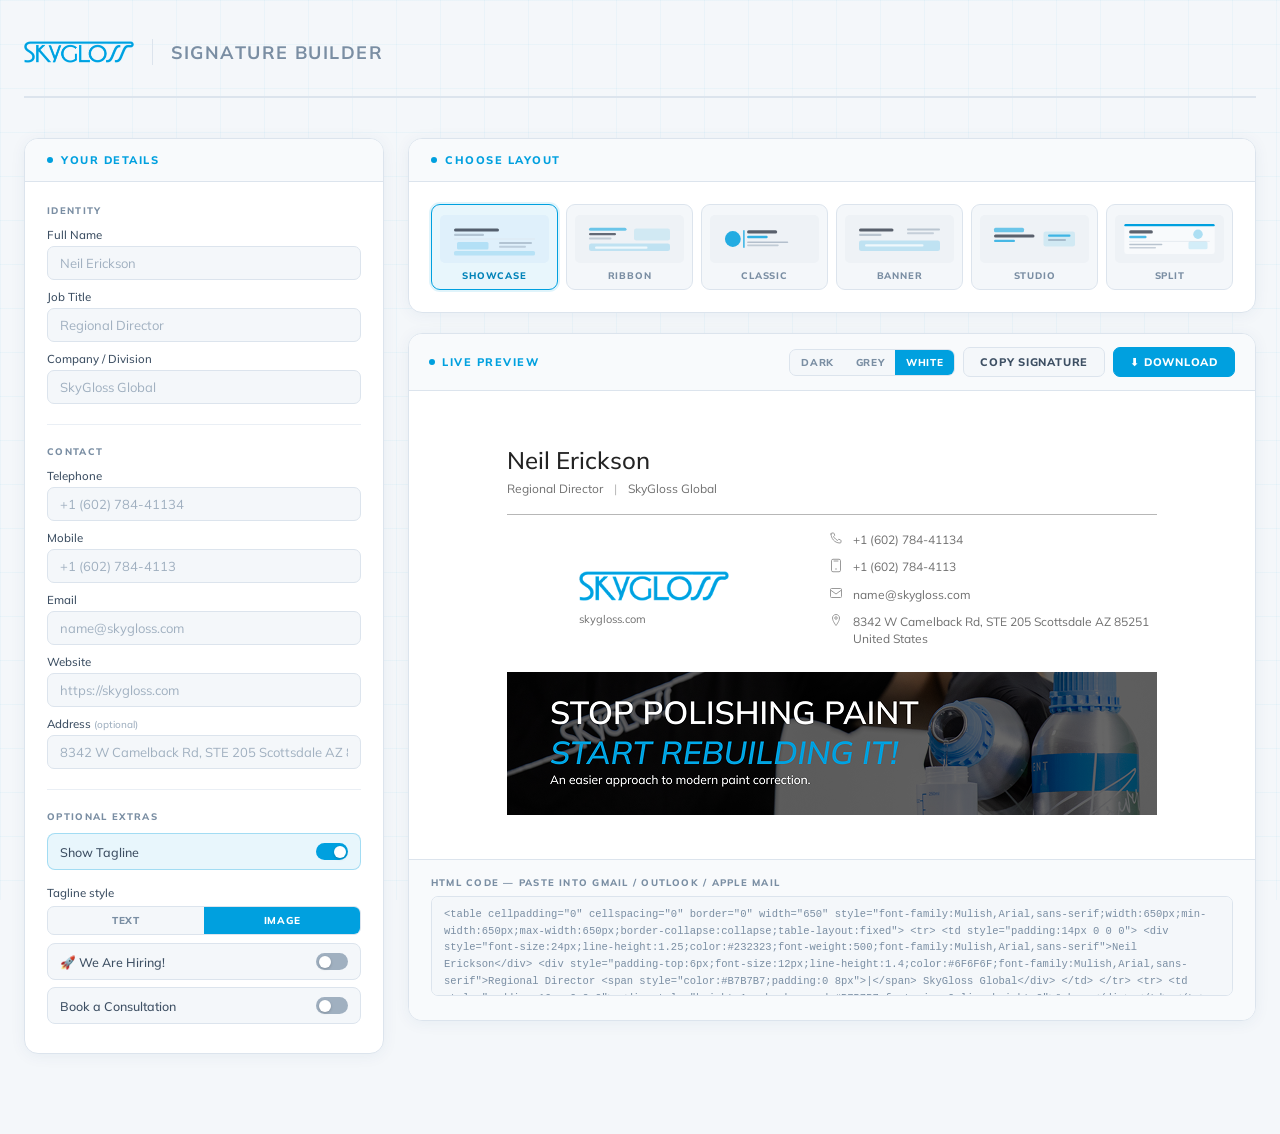
==== index.html @ cf777ce5 "initial commit" ====
<!DOCTYPE html>
<html lang="en">
<head>
  <meta charset="UTF-8" />
  <meta name="viewport" content="width=device-width, initial-scale=1.0" />
  <title>SkyGloss · Email Signature Builder</title>
  <link rel="preconnect" href="https://fonts.googleapis.com" />
  <link href="https://fonts.googleapis.com/css2?family=Mulish:wght@300;400;500;600;700;800&display=swap" rel="stylesheet" />
  <link rel="stylesheet" href="./styles.css" />
</head>
<body>
  <div class="wrap">
    <div class="hdr">
      <img class="hdr-logo" id="hdr_logo" alt="SkyGloss" />
      <div class="hdr-sep"></div>
      <div class="hdr-ttl">Signature Builder</div>
    </div>

    <div class="grid">
      <!-- LEFT -->
      <div>
        <div class="pnl" style="margin-bottom:20px">
          <div class="pnl-hdr"><div class="pnl-dot"></div><div class="pnl-ttl">Your Details</div></div>
          <div class="pnl-body">
            <div class="fsec">
              <div class="fsec-lbl">Identity</div>
              <div class="field"><label>Full Name</label><input type="text" id="f_name" placeholder="Neil Erickson"></div>
              <div class="field"><label>Job Title</label><input type="text" id="f_title" placeholder="Regional Director"></div>
              <div class="field"><label>Company / Division</label><input type="text" id="f_company" placeholder="SkyGloss Global"></div>
            </div>
            <div class="fsec">
              <div class="fsec-lbl">Contact</div>
              <div class="field"><label>Telephone</label><input type="tel" id="f_tel" placeholder="+1 (602) 784-41134"></div>
              <div class="field"><label>Mobile</label><input type="tel" id="f_mobile" placeholder="+1 (602) 784-4113‬"></div>
              <div class="field"><label>Email</label><input type="email" id="f_email" placeholder="name@skygloss.com"></div>
              <div class="field"><label>Website</label><input type="url" id="f_website" placeholder="https://skygloss.com"></div>
              <div class="field"><label>Address <span style="color:var(--muted2);font-size:10px">(optional)</span></label><input type="text" id="f_address" placeholder="8342 W Camelback Rd, STE 205 Scottsdale AZ 85251 United States"></div>
            </div>
            <div class="fsec">
              <div class="fsec-lbl">Optional Extras</div>
              <div class="tog" id="tog_tagline" data-opt="tagline">
                <span class="tog-lbl">Show Tagline</span><div class="tog-pill"></div>
              </div>
              <div class="tog-sub" id="sub_tagline">
                <div class="field">
                  <label>Tagline style</label>
                  <div class="mode-btns" role="group" aria-label="Tagline style">
                    <button class="mode-btn active" type="button" data-tagmode="text">Text</button>
                    <button class="mode-btn" type="button" data-tagmode="image">Image</button>
                  </div>
                </div>
              </div>
              <div class="tog" id="tog_hiring" data-opt="hiring">
                <span class="tog-lbl">🚀 We Are Hiring!</span><div class="tog-pill"></div>
              </div>
              <div class="tog" id="tog_demo" data-opt="demo">
                <span class="tog-lbl">Book a Consultation</span><div class="tog-pill"></div>
              </div>
              <div class="tog-sub" id="sub_demo">
                <div class="field"><label>Consultation URL</label><input type="url" id="f_demo" placeholder="https://demo.skygloss.com"></div>
              </div>
            </div>
          </div>
        </div>

      </div>

      <!-- RIGHT: PREVIEW -->
      <div>
        <div class="pnl" style="margin-bottom:20px">
          <div class="pnl-hdr"><div class="pnl-dot"></div><div class="pnl-ttl">Choose Layout</div></div>
          <div class="pnl-body">
            <div class="lpick">
              <div class="lopt sel" id="lopt_1" data-layout="1">
                <div class="lopt-thumb">
                  <svg viewBox="0 0 120 48" fill="none" xmlns="http://www.w3.org/2000/svg" style="width:100%;height:100%;padding:6px">
                    <rect x="6" y="10" width="60" height="4" rx="2" fill="#1a2332" opacity=".7"/>
                    <rect x="6" y="17" width="40" height="3" rx="1.5" fill="#7a8ea3" opacity=".45"/>
                    <line x1="6" y1="24" x2="114" y2="24" stroke="#dce4ed" stroke-width="1"/>
                    <rect x="10" y="28" width="42" height="10" rx="2" fill="#00a0df" opacity=".2"/>
                    <rect x="66" y="28" width="44" height="2.5" rx="1.2" fill="#7a8ea3" opacity=".45"/>
                    <rect x="66" y="33" width="36" height="2.5" rx="1.2" fill="#7a8ea3" opacity=".35"/>
                    <rect x="6" y="40" width="108" height="6" rx="2" fill="#00a0df" opacity=".18"/>
                  </svg>
                </div>
                <div class="lopt-name">Showcase</div>
              </div>

              <div class="lopt" id="lopt_2" data-layout="2">
                <div class="lopt-thumb">
                  <svg viewBox="0 0 120 48" fill="none" xmlns="http://www.w3.org/2000/svg" style="width:100%;height:100%;padding:6px">
                    <rect x="6" y="9" width="50" height="4" rx="2" fill="#00a0df" opacity=".55"/>
                    <rect x="6" y="16" width="36" height="3" rx="1.5" fill="#1a2332" opacity=".65"/>
                    <rect x="6" y="22" width="30" height="2.5" rx="1.2" fill="#7a8ea3" opacity=".4"/>
                    <rect x="66" y="10" width="48" height="16" rx="3" fill="#00a0df" opacity=".12"/>
                    <rect x="6" y="30" width="108" height="10" rx="3" fill="#00a0df" opacity=".2"/>
                    <rect x="14" y="34" width="70" height="3" rx="1.5" fill="#ffffff" opacity=".75"/>
                  </svg>
                </div>
                <div class="lopt-name">Ribbon</div>
              </div>
              <div class="lopt" id="lopt_3" data-layout="3">
                <div class="lopt-thumb">
                  <svg viewBox="0 0 120 48" fill="none" xmlns="http://www.w3.org/2000/svg" style="width:100%;height:100%;padding:5px">
                    <circle cx="20" cy="24" r="10" fill="#00a0df" opacity=".85"/>
                    <line x1="34" y1="13" x2="34" y2="35" stroke="#00a0df" stroke-width="1.5"/>
                    <rect x="38" y="13" width="38" height="4" rx="2" fill="#1a2332" opacity=".7"/>
                    <rect x="38" y="20" width="26" height="3" rx="1.5" fill="#00a0df" opacity=".8"/>
                    <rect x="38" y="27" width="52" height="2" rx="1" fill="#7a8ea3" opacity=".5"/>
                    <rect x="38" y="31" width="40" height="2" rx="1" fill="#7a8ea3" opacity=".4"/>
                  </svg>
                </div>
                <div class="lopt-name">Classic</div>
              </div>
              <div class="lopt" id="lopt_4" data-layout="4">
                <div class="lopt-thumb">
                  <svg viewBox="0 0 120 48" fill="none" xmlns="http://www.w3.org/2000/svg" style="width:100%;height:100%;padding:6px">
                    <rect x="6" y="10" width="46" height="4" rx="2" fill="#1a2332" opacity=".7"/>
                    <rect x="6" y="17" width="30" height="3" rx="1.5" fill="#7a8ea3" opacity=".45"/>
                    <rect x="70" y="10" width="44" height="2.5" rx="1.2" fill="#7a8ea3" opacity=".45"/>
                    <rect x="70" y="15" width="36" height="2.5" rx="1.2" fill="#7a8ea3" opacity=".35"/>
                    <rect x="6" y="26" width="108" height="14" rx="3" fill="#00a0df" opacity=".2"/>
                    <rect x="14" y="31" width="78" height="3" rx="1.5" fill="#ffffff" opacity=".75"/>
                  </svg>
                </div>
                <div class="lopt-name">Banner</div>
              </div>
              <div class="lopt" id="lopt_5" data-layout="5">
                <div class="lopt-thumb">
                  <svg viewBox="0 0 120 48" fill="none" xmlns="http://www.w3.org/2000/svg" style="width:100%;height:100%;padding:6px">
                    <rect x="6" y="9" width="40" height="6" rx="2" fill="#00a0df" opacity=".55"/>
                    <rect x="6" y="18" width="54" height="4" rx="2" fill="#1a2332" opacity=".7"/>
                    <rect x="6" y="25" width="28" height="3" rx="1.5" fill="#00a0df" opacity=".7"/>
                    <rect x="72" y="14" width="42" height="20" rx="3" fill="#00a0df" opacity=".12"/>
                    <rect x="78" y="18" width="30" height="3" rx="1.5" fill="#00a0df" opacity=".7"/>
                    <rect x="78" y="24" width="24" height="2.5" rx="1.2" fill="#7a8ea3" opacity=".5"/>
                  </svg>
                </div>
                <div class="lopt-name">Studio</div>
              </div>
              <div class="lopt" id="lopt_6" data-layout="6">
                <div class="lopt-thumb">
                  <svg viewBox="0 0 120 48" fill="none" xmlns="http://www.w3.org/2000/svg" style="width:100%;height:100%;padding:5px">
                    <rect x="3" y="5" width="114" height="38" rx="3" fill="#f8fafc"/>
                    <rect x="3" y="5" width="114" height="3" rx="1.5" fill="#00a0df"/>
                    <rect x="9" y="13" width="30" height="4" rx="2" fill="#1a2332" opacity=".7"/>
                    <rect x="9" y="20" width="22" height="3" rx="1.5" fill="#00a0df" opacity=".7"/>
                    <line x1="9" y1="27" x2="111" y2="27" stroke="#dce4ed" stroke-width=".8"/>
                    <rect x="9" y="30" width="42" height="2" rx="1" fill="#7a8ea3" opacity=".5"/>
                    <rect x="9" y="34" width="34" height="2" rx="1" fill="#7a8ea3" opacity=".4"/>
                    <circle cx="96" cy="18" r="6" fill="#00a0df" opacity=".3"/>
                    <rect x="84" y="27" width="24" height="10" rx="2" fill="#00a0df" opacity=".15"/>
                  </svg>
                </div>
                <div class="lopt-name">Split</div>
              </div>
            </div>
          </div>
        </div>

        <div class="pnl" style="position:sticky;top:24px">
          <div class="prev-tb">
            <div class="prev-ttl"><div class="pnl-dot"></div>Live Preview</div>
            <div class="prev-actions">
              <div class="bg-btns">
                <button class="bg-btn" data-bg="dark">Dark</button>
                <button class="bg-btn" data-bg="mid">Grey</button>
                <button class="bg-btn active" data-bg="white">White</button>
              </div>
              <button class="btn" id="btn_copy">Copy Signature</button>
              <button class="btn btn-sky" id="btn_download">⬇ Download</button>
            </div>
          </div>
          <div class="prev-stage bg-white" id="prev_stage">
            <div id="sig_preview"></div>
          </div>
          <div class="out-wrap">
            <div class="out-lbl">HTML Code — paste into Gmail / Outlook / Apple Mail</div>
            <textarea class="out-ta" id="html_out" readonly></textarea>
          </div>
        </div>
      </div>
    </div>
  </div>

  <div id="toast">✓ Copied to clipboard!</div>
  <script src="./app.js"></script>
</body>
</html>
---- styles.css ----
:root {
  --sky: #00a0df;
  --sky-dark: #0082b8;
  --sky-light: #e8f6fc;
  --sky-mid: #b8e4f5;
  --sky-glow: rgba(0,160,223,0.12);
  --bg: #f4f7fa;
  --bg2: #eaeff5;
  --surface: #ffffff;
  --surface2: #f8fafc;
  --border: #dce4ed;
  --border-sky: rgba(0,160,223,0.3);
  --text: #1a2332;
  --text2: #3d4f63;
  --muted: #7a8ea3;
  --muted2: #a0b0c0;
}

*{box-sizing:border-box;margin:0;padding:0}
body{background:var(--bg);color:var(--text);font-family:'Mulish',system-ui,-apple-system,'Segoe UI',Roboto,Arial,sans-serif;min-height:100vh}
body::before{content:'';position:fixed;inset:0;background-image:linear-gradient(rgba(0,160,223,.04) 1px,transparent 1px),linear-gradient(90deg,rgba(0,160,223,.04) 1px,transparent 1px);background-size:44px 44px;pointer-events:none;z-index:0}
.wrap{position:relative;z-index:1;max-width:1360px;margin:0 auto;padding:36px 24px 60px}

/* HEADER */
.hdr{display:flex;align-items:center;gap:18px;padding-bottom:28px;margin-bottom:40px;border-bottom:2px solid var(--border)}
.hdr-logo{height:32px}
.hdr-sep{width:1px;height:26px;background:var(--border)}
.hdr-ttl{font-family:'Mulish',system-ui,-apple-system,'Segoe UI',Roboto,Arial,sans-serif;font-size:18px;font-weight:700;letter-spacing:.08em;text-transform:uppercase;color:var(--muted)}

/* GRID */
.grid{display:grid;grid-template-columns:360px 1fr;gap:24px;align-items:start}

/* PANELS */
.pnl{background:var(--surface);border:1px solid var(--border);border-radius:14px;overflow:hidden;box-shadow:0 2px 16px rgba(0,60,120,.06)}
.pnl-hdr{padding:14px 22px;border-bottom:1px solid var(--border);display:flex;align-items:center;gap:8px;background:var(--surface2)}
.pnl-dot{width:6px;height:6px;border-radius:50%;background:var(--sky)}
.pnl-ttl{font-family:'Mulish',system-ui,-apple-system,'Segoe UI',Roboto,Arial,sans-serif;font-size:11px;font-weight:800;letter-spacing:.14em;text-transform:uppercase;color:var(--sky)}
.pnl-body{padding:22px}

/* FORM */
.fsec{margin-bottom:20px;padding-bottom:20px;border-bottom:1px solid var(--bg2)}
.fsec:last-child{margin-bottom:0;padding-bottom:0;border-bottom:none}
.fsec-lbl{font-size:9.5px;font-weight:800;letter-spacing:.14em;text-transform:uppercase;color:var(--muted);font-family:'Mulish',system-ui,-apple-system,'Segoe UI',Roboto,Arial,sans-serif;margin-bottom:11px}
.field{margin-bottom:9px}
.field:last-child{margin-bottom:0}
.field label{display:block;font-size:11.5px;color:var(--text2);font-weight:500;margin-bottom:4px}
.field input{width:100%;background:var(--bg);border:1.5px solid var(--border);color:var(--text);padding:8px 12px;border-radius:7px;font-size:13px;font-family:'Mulish',system-ui,-apple-system,'Segoe UI',Roboto,Arial,sans-serif;outline:none;transition:border-color .2s,box-shadow .2s}
.field input:focus{border-color:var(--sky);box-shadow:0 0 0 3px var(--sky-glow);background:#fff}
.field input::placeholder{color:var(--muted2)}

/* TOGGLES */
.tog{display:flex;align-items:center;justify-content:space-between;padding:9px 12px;background:var(--bg);border:1.5px solid var(--border);border-radius:8px;cursor:pointer;transition:all .2s;margin-bottom:7px;user-select:none}
.tog:last-child{margin-bottom:0}
.tog:hover{border-color:var(--border-sky);background:var(--sky-light)}
.tog-lbl{font-size:12.5px;color:var(--text2);font-weight:500}
.tog-pill{width:32px;height:17px;background:var(--muted2);border-radius:100px;position:relative;transition:background .2s;flex-shrink:0}
.tog-pill::after{content:'';position:absolute;top:2.5px;left:2.5px;width:12px;height:12px;background:#fff;border-radius:50%;transition:transform .2s;box-shadow:0 1px 3px rgba(0,0,0,.2)}
.tog.on .tog-pill{background:var(--sky)}
.tog.on .tog-pill::after{transform:translateX(15px)}
.tog.on{border-color:var(--border-sky);background:var(--sky-light)}
.tog-sub{overflow:hidden;max-height:0;transition:max-height .3s ease}
.tog-sub.open{max-height:90px}
.tog-sub .field{margin-top:8px}

/* SUB OPTIONS */
.tog-sub .mode-btns{margin-top:6px}
.tog-sub .field{margin-bottom:8px}
.mode-btns{display:flex;border:1.5px solid var(--border);border-radius:7px;overflow:hidden;background:var(--bg)}
.mode-btn{padding:7px 12px;font-size:10px;font-family:'Mulish',system-ui,-apple-system,'Segoe UI',Roboto,Arial,sans-serif;font-weight:800;letter-spacing:.08em;text-transform:uppercase;cursor:pointer;border:none;background:transparent;color:var(--muted);transition:all .15s;flex:1}
.mode-btn:hover{background:var(--sky-light);color:var(--sky-dark)}
.mode-btn.active{background:var(--sky);color:#fff}
.mode-btn:disabled{opacity:.55;cursor:not-allowed}
.mode-btn:disabled:hover{background:transparent;color:var(--muted)}

/* LAYOUT PICKER */
.lpick{display:grid;grid-template-columns:repeat(6,minmax(0,1fr));gap:8px}
.lopt{border:1.5px solid var(--border);border-radius:9px;padding:10px 8px 8px;cursor:pointer;transition:all .18s;background:var(--bg);text-align:center}
.lopt:hover{border-color:var(--border-sky);background:var(--sky-light)}
.lopt.sel{border-color:var(--sky);background:var(--sky-light);box-shadow:0 0 0 2px var(--sky-glow)}
.lopt-thumb{width:100%;height:48px;border-radius:5px;overflow:hidden;background:#eef2f6;margin-bottom:6px;display:flex;align-items:center;justify-content:center}
.lopt.sel .lopt-thumb{background:#dff0fb}
.lopt-name{font-size:9.5px;color:var(--muted);font-family:'Mulish',system-ui,-apple-system,'Segoe UI',Roboto,Arial,sans-serif;font-weight:800;letter-spacing:.08em;text-transform:uppercase;transition:color .18s}
.lopt.sel .lopt-name{color:var(--sky-dark)}

@media (max-width: 900px){
  .grid{grid-template-columns:1fr}
  .lpick{grid-template-columns:repeat(3,minmax(0,1fr))}
}
@media (max-width: 520px){
  .lpick{grid-template-columns:repeat(2,minmax(0,1fr))}
}

/* PREVIEW TOOLBAR */
.prev-tb{padding:13px 20px;border-bottom:1px solid var(--border);display:flex;align-items:center;justify-content:space-between;gap:10px;flex-wrap:wrap;background:var(--surface2)}
.prev-ttl{font-family:'Mulish',system-ui,-apple-system,'Segoe UI',Roboto,Arial,sans-serif;font-size:11px;font-weight:800;letter-spacing:.14em;text-transform:uppercase;color:var(--sky);display:flex;align-items:center;gap:7px}
.prev-actions{display:flex;gap:8px;align-items:center;flex-wrap:wrap}

.bg-btns{display:flex;border:1.5px solid var(--border);border-radius:7px;overflow:hidden;background:var(--bg)}
.bg-btn{padding:6px 11px;font-size:10px;font-family:'Mulish',system-ui,-apple-system,'Segoe UI',Roboto,Arial,sans-serif;font-weight:800;letter-spacing:.06em;text-transform:uppercase;cursor:pointer;border:none;background:transparent;color:var(--muted);transition:all .15s}
.bg-btn:hover{background:var(--sky-light);color:var(--sky-dark)}
.bg-btn.active{background:var(--sky);color:#fff}

.btn{padding:7px 16px;border-radius:7px;border:1.5px solid var(--border);font-size:11px;font-weight:800;letter-spacing:.07em;font-family:'Mulish',system-ui,-apple-system,'Segoe UI',Roboto,Arial,sans-serif;text-transform:uppercase;cursor:pointer;transition:all .18s;background:var(--bg);color:var(--text2)}
.btn:hover{border-color:var(--sky);color:var(--sky);background:var(--sky-light)}
.btn-sky{background:var(--sky);border-color:var(--sky);color:#fff}
.btn-sky:hover{background:var(--sky-dark);border-color:var(--sky-dark);color:#fff}

/* STAGE */
.prev-stage{padding:40px 36px;min-height:260px;display:flex;align-items:center;justify-content:center;transition:background .3s}
.prev-stage.bg-dark{background:#111418}
.prev-stage.bg-mid{background:#edf1f5}
.prev-stage.bg-white{background:#ffffff}

/* HTML output */
.out-wrap{padding:16px 22px 20px;border-top:1px solid var(--border);background:var(--surface2)}
.out-lbl{font-size:9.5px;font-weight:800;letter-spacing:.13em;text-transform:uppercase;color:var(--muted);font-family:'Mulish',system-ui,-apple-system,'Segoe UI',Roboto,Arial,sans-serif;margin-bottom:8px}
.out-ta{width:100%;height:100px;background:var(--bg);border:1.5px solid var(--border);color:var(--muted);padding:9px 12px;border-radius:7px;font-size:10.5px;font-family:'Courier New',monospace;resize:none;outline:none;line-height:1.6;transition:border-color .2s}
.out-ta:focus{border-color:var(--sky)}

/* TOAST */
#toast{position:fixed;bottom:28px;right:28px;background:var(--sky);color:#fff;padding:11px 22px;border-radius:9px;font-size:12px;font-weight:800;font-family:'Mulish',system-ui,-apple-system,'Segoe UI',Roboto,Arial,sans-serif;letter-spacing:.07em;text-transform:uppercase;opacity:0;transform:translateY(8px);transition:all .25s;pointer-events:none;z-index:9999;box-shadow:0 4px 20px rgba(0,160,223,.35)}
#toast.show{opacity:1;transform:translateY(0)}
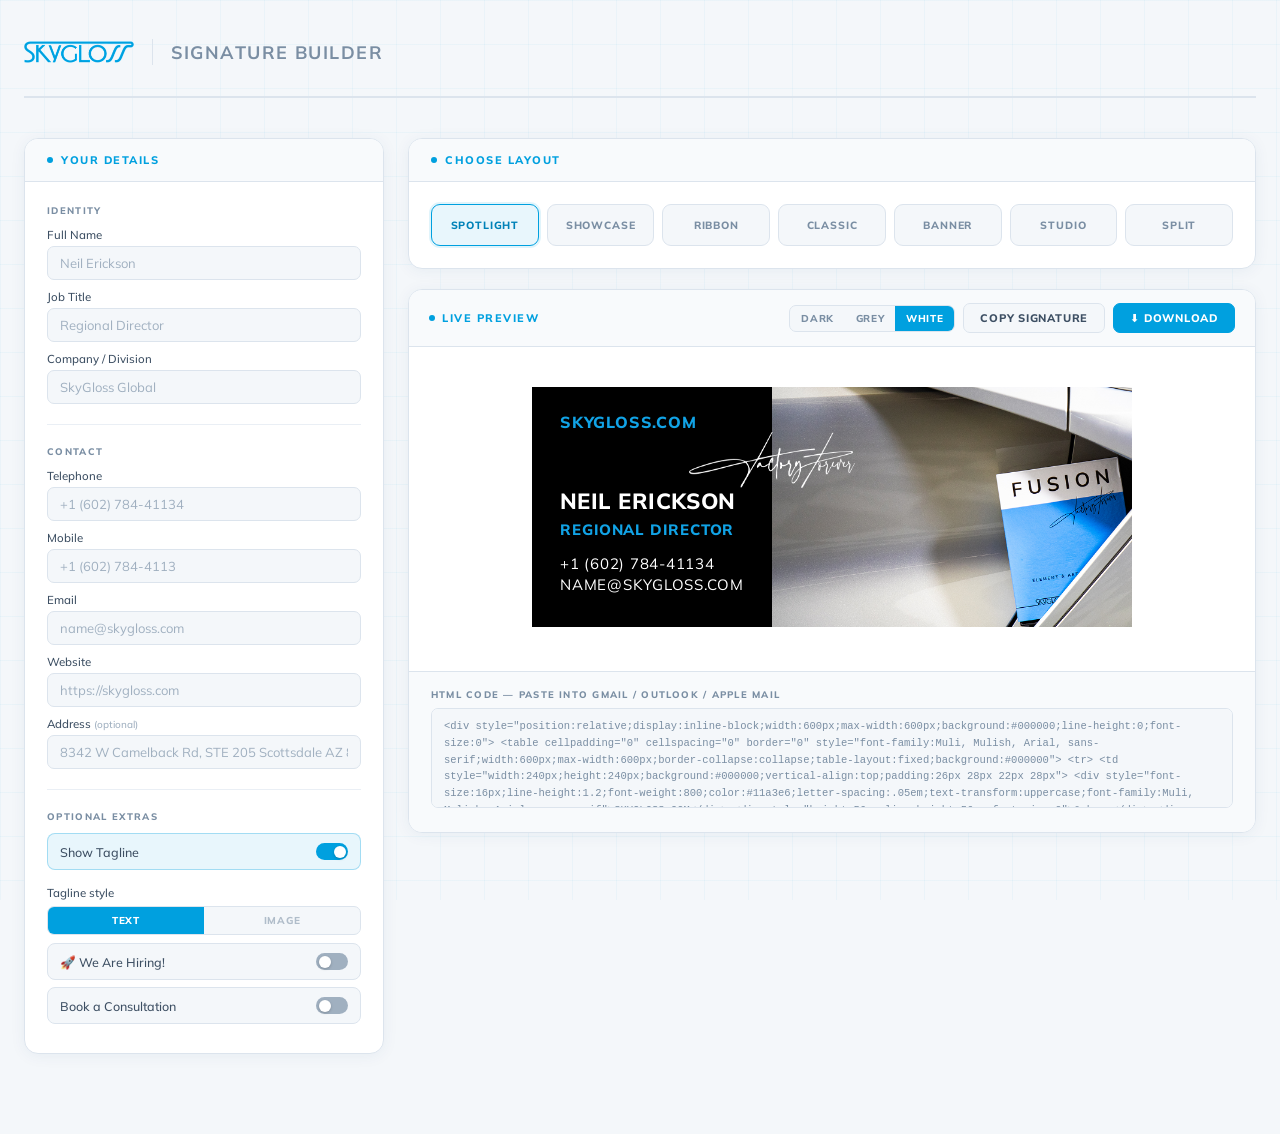
==== commit 85dd38fe: "Add Spotlight signature layout and simplify layout picker - Add "Spotlight" as the first, default-se" ====
--- a/index.html
+++ b/index.html
@@ -71,89 +71,13 @@
           <div class="pnl-hdr"><div class="pnl-dot"></div><div class="pnl-ttl">Choose Layout</div></div>
           <div class="pnl-body">
             <div class="lpick">
-              <div class="lopt sel" id="lopt_1" data-layout="1">
-                <div class="lopt-thumb">
-                  <svg viewBox="0 0 120 48" fill="none" xmlns="http://www.w3.org/2000/svg" style="width:100%;height:100%;padding:6px">
-                    <rect x="6" y="10" width="60" height="4" rx="2" fill="#1a2332" opacity=".7"/>
-                    <rect x="6" y="17" width="40" height="3" rx="1.5" fill="#7a8ea3" opacity=".45"/>
-                    <line x1="6" y1="24" x2="114" y2="24" stroke="#dce4ed" stroke-width="1"/>
-                    <rect x="10" y="28" width="42" height="10" rx="2" fill="#00a0df" opacity=".2"/>
-                    <rect x="66" y="28" width="44" height="2.5" rx="1.2" fill="#7a8ea3" opacity=".45"/>
-                    <rect x="66" y="33" width="36" height="2.5" rx="1.2" fill="#7a8ea3" opacity=".35"/>
-                    <rect x="6" y="40" width="108" height="6" rx="2" fill="#00a0df" opacity=".18"/>
-                  </svg>
-                </div>
-                <div class="lopt-name">Showcase</div>
-              </div>
-
-              <div class="lopt" id="lopt_2" data-layout="2">
-                <div class="lopt-thumb">
-                  <svg viewBox="0 0 120 48" fill="none" xmlns="http://www.w3.org/2000/svg" style="width:100%;height:100%;padding:6px">
-                    <rect x="6" y="9" width="50" height="4" rx="2" fill="#00a0df" opacity=".55"/>
-                    <rect x="6" y="16" width="36" height="3" rx="1.5" fill="#1a2332" opacity=".65"/>
-                    <rect x="6" y="22" width="30" height="2.5" rx="1.2" fill="#7a8ea3" opacity=".4"/>
-                    <rect x="66" y="10" width="48" height="16" rx="3" fill="#00a0df" opacity=".12"/>
-                    <rect x="6" y="30" width="108" height="10" rx="3" fill="#00a0df" opacity=".2"/>
-                    <rect x="14" y="34" width="70" height="3" rx="1.5" fill="#ffffff" opacity=".75"/>
-                  </svg>
-                </div>
-                <div class="lopt-name">Ribbon</div>
-              </div>
-              <div class="lopt" id="lopt_3" data-layout="3">
-                <div class="lopt-thumb">
-                  <svg viewBox="0 0 120 48" fill="none" xmlns="http://www.w3.org/2000/svg" style="width:100%;height:100%;padding:5px">
-                    <circle cx="20" cy="24" r="10" fill="#00a0df" opacity=".85"/>
-                    <line x1="34" y1="13" x2="34" y2="35" stroke="#00a0df" stroke-width="1.5"/>
-                    <rect x="38" y="13" width="38" height="4" rx="2" fill="#1a2332" opacity=".7"/>
-                    <rect x="38" y="20" width="26" height="3" rx="1.5" fill="#00a0df" opacity=".8"/>
-                    <rect x="38" y="27" width="52" height="2" rx="1" fill="#7a8ea3" opacity=".5"/>
-                    <rect x="38" y="31" width="40" height="2" rx="1" fill="#7a8ea3" opacity=".4"/>
-                  </svg>
-                </div>
-                <div class="lopt-name">Classic</div>
-              </div>
-              <div class="lopt" id="lopt_4" data-layout="4">
-                <div class="lopt-thumb">
-                  <svg viewBox="0 0 120 48" fill="none" xmlns="http://www.w3.org/2000/svg" style="width:100%;height:100%;padding:6px">
-                    <rect x="6" y="10" width="46" height="4" rx="2" fill="#1a2332" opacity=".7"/>
-                    <rect x="6" y="17" width="30" height="3" rx="1.5" fill="#7a8ea3" opacity=".45"/>
-                    <rect x="70" y="10" width="44" height="2.5" rx="1.2" fill="#7a8ea3" opacity=".45"/>
-                    <rect x="70" y="15" width="36" height="2.5" rx="1.2" fill="#7a8ea3" opacity=".35"/>
-                    <rect x="6" y="26" width="108" height="14" rx="3" fill="#00a0df" opacity=".2"/>
-                    <rect x="14" y="31" width="78" height="3" rx="1.5" fill="#ffffff" opacity=".75"/>
-                  </svg>
-                </div>
-                <div class="lopt-name">Banner</div>
-              </div>
-              <div class="lopt" id="lopt_5" data-layout="5">
-                <div class="lopt-thumb">
-                  <svg viewBox="0 0 120 48" fill="none" xmlns="http://www.w3.org/2000/svg" style="width:100%;height:100%;padding:6px">
-                    <rect x="6" y="9" width="40" height="6" rx="2" fill="#00a0df" opacity=".55"/>
-                    <rect x="6" y="18" width="54" height="4" rx="2" fill="#1a2332" opacity=".7"/>
-                    <rect x="6" y="25" width="28" height="3" rx="1.5" fill="#00a0df" opacity=".7"/>
-                    <rect x="72" y="14" width="42" height="20" rx="3" fill="#00a0df" opacity=".12"/>
-                    <rect x="78" y="18" width="30" height="3" rx="1.5" fill="#00a0df" opacity=".7"/>
-                    <rect x="78" y="24" width="24" height="2.5" rx="1.2" fill="#7a8ea3" opacity=".5"/>
-                  </svg>
-                </div>
-                <div class="lopt-name">Studio</div>
-              </div>
-              <div class="lopt" id="lopt_6" data-layout="6">
-                <div class="lopt-thumb">
-                  <svg viewBox="0 0 120 48" fill="none" xmlns="http://www.w3.org/2000/svg" style="width:100%;height:100%;padding:5px">
-                    <rect x="3" y="5" width="114" height="38" rx="3" fill="#f8fafc"/>
-                    <rect x="3" y="5" width="114" height="3" rx="1.5" fill="#00a0df"/>
-                    <rect x="9" y="13" width="30" height="4" rx="2" fill="#1a2332" opacity=".7"/>
-                    <rect x="9" y="20" width="22" height="3" rx="1.5" fill="#00a0df" opacity=".7"/>
-                    <line x1="9" y1="27" x2="111" y2="27" stroke="#dce4ed" stroke-width=".8"/>
-                    <rect x="9" y="30" width="42" height="2" rx="1" fill="#7a8ea3" opacity=".5"/>
-                    <rect x="9" y="34" width="34" height="2" rx="1" fill="#7a8ea3" opacity=".4"/>
-                    <circle cx="96" cy="18" r="6" fill="#00a0df" opacity=".3"/>
-                    <rect x="84" y="27" width="24" height="10" rx="2" fill="#00a0df" opacity=".15"/>
-                  </svg>
-                </div>
-                <div class="lopt-name">Split</div>
-              </div>
+              <div class="lopt sel" id="lopt_7" data-layout="7"><div class="lopt-name">Spotlight</div></div>
+              <div class="lopt" id="lopt_1" data-layout="1"><div class="lopt-name">Showcase</div></div>
+              <div class="lopt" id="lopt_2" data-layout="2"><div class="lopt-name">Ribbon</div></div>
+              <div class="lopt" id="lopt_3" data-layout="3"><div class="lopt-name">Classic</div></div>
+              <div class="lopt" id="lopt_4" data-layout="4"><div class="lopt-name">Banner</div></div>
+              <div class="lopt" id="lopt_5" data-layout="5"><div class="lopt-name">Studio</div></div>
+              <div class="lopt" id="lopt_6" data-layout="6"><div class="lopt-name">Split</div></div>
             </div>
           </div>
         </div>
--- a/styles.css
+++ b/styles.css
@@ -73,13 +73,11 @@
 .mode-btn:disabled:hover{background:transparent;color:var(--muted)}
 
 /* LAYOUT PICKER */
-.lpick{display:grid;grid-template-columns:repeat(6,minmax(0,1fr));gap:8px}
-.lopt{border:1.5px solid var(--border);border-radius:9px;padding:10px 8px 8px;cursor:pointer;transition:all .18s;background:var(--bg);text-align:center}
+.lpick{display:grid;grid-template-columns:repeat(auto-fill,minmax(96px,1fr));gap:8px}
+.lopt{border:1.5px solid var(--border);border-radius:9px;padding:13px 10px;cursor:pointer;transition:all .18s;background:var(--bg);text-align:center}
 .lopt:hover{border-color:var(--border-sky);background:var(--sky-light)}
 .lopt.sel{border-color:var(--sky);background:var(--sky-light);box-shadow:0 0 0 2px var(--sky-glow)}
-.lopt-thumb{width:100%;height:48px;border-radius:5px;overflow:hidden;background:#eef2f6;margin-bottom:6px;display:flex;align-items:center;justify-content:center}
-.lopt.sel .lopt-thumb{background:#dff0fb}
-.lopt-name{font-size:9.5px;color:var(--muted);font-family:'Mulish',system-ui,-apple-system,'Segoe UI',Roboto,Arial,sans-serif;font-weight:800;letter-spacing:.08em;text-transform:uppercase;transition:color .18s}
+.lopt-name{font-size:10.5px;color:var(--muted);font-family:'Mulish',system-ui,-apple-system,'Segoe UI',Roboto,Arial,sans-serif;font-weight:800;letter-spacing:.08em;text-transform:uppercase;transition:color .18s}
 .lopt.sel .lopt-name{color:var(--sky-dark)}
 
 @media (max-width: 900px){
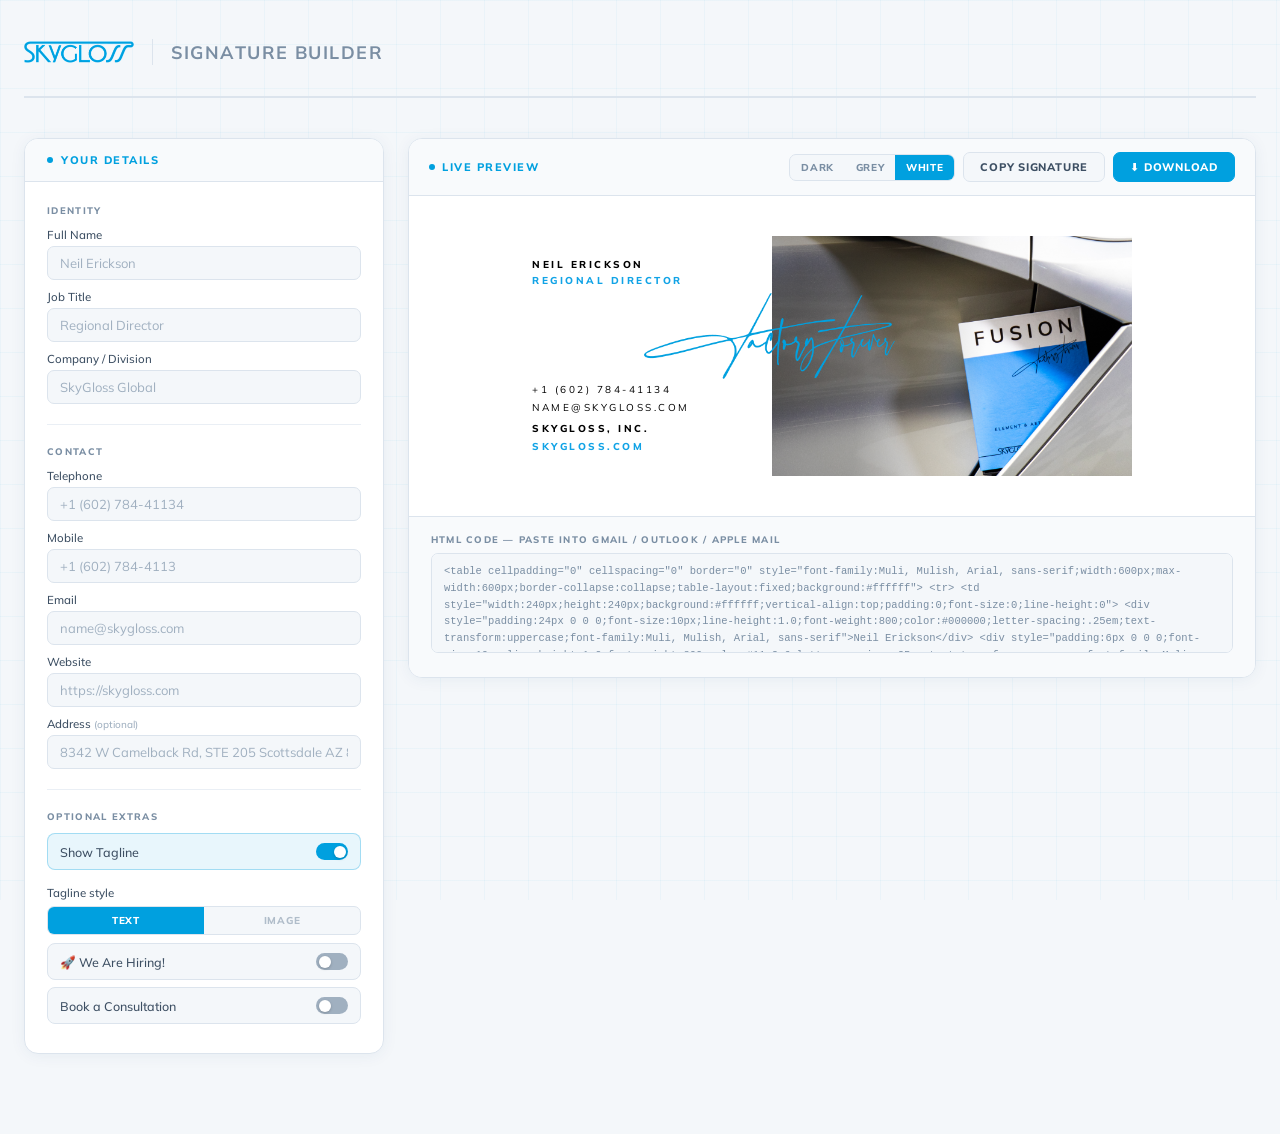
==== commit 94d998e8: "Redesign Spotlight signature to white/black theme and simplify layout picker Flip the Spotlight pane" ====
--- a/index.html
+++ b/index.html
@@ -67,21 +67,6 @@
 
       <!-- RIGHT: PREVIEW -->
       <div>
-        <div class="pnl" style="margin-bottom:20px">
-          <div class="pnl-hdr"><div class="pnl-dot"></div><div class="pnl-ttl">Choose Layout</div></div>
-          <div class="pnl-body">
-            <div class="lpick">
-              <div class="lopt sel" id="lopt_7" data-layout="7"><div class="lopt-name">Spotlight</div></div>
-              <div class="lopt" id="lopt_1" data-layout="1"><div class="lopt-name">Showcase</div></div>
-              <div class="lopt" id="lopt_2" data-layout="2"><div class="lopt-name">Ribbon</div></div>
-              <div class="lopt" id="lopt_3" data-layout="3"><div class="lopt-name">Classic</div></div>
-              <div class="lopt" id="lopt_4" data-layout="4"><div class="lopt-name">Banner</div></div>
-              <div class="lopt" id="lopt_5" data-layout="5"><div class="lopt-name">Studio</div></div>
-              <div class="lopt" id="lopt_6" data-layout="6"><div class="lopt-name">Split</div></div>
-            </div>
-          </div>
-        </div>
-
         <div class="pnl" style="position:sticky;top:24px">
           <div class="prev-tb">
             <div class="prev-ttl"><div class="pnl-dot"></div>Live Preview</div>
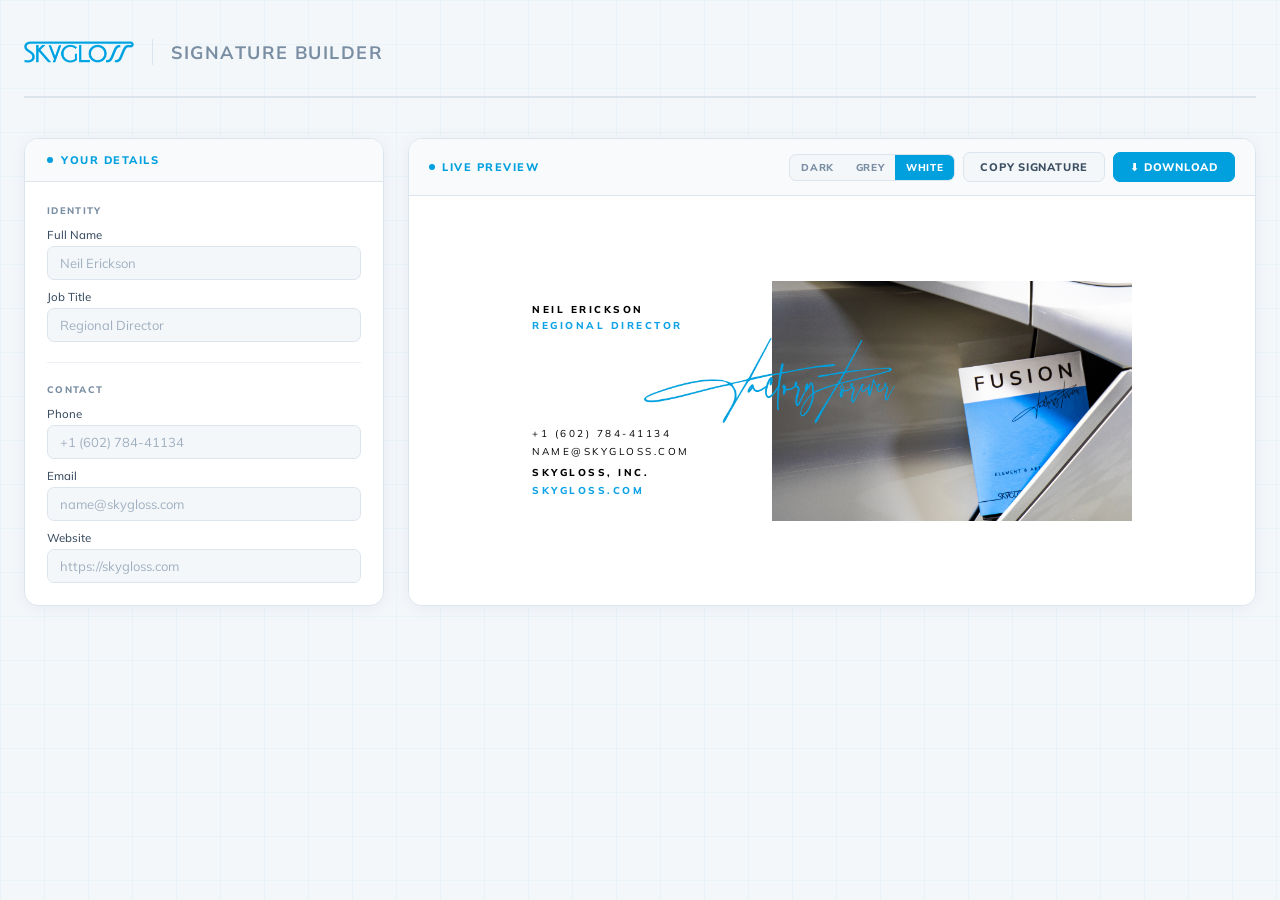
==== commit 1edb3de6: "Simplify signature form and balance the two-column layout Drop unused fields (Company/Division, Mobi" ====
--- a/index.html
+++ b/index.html
@@ -19,46 +19,19 @@
     <div class="grid">
       <!-- LEFT -->
       <div>
-        <div class="pnl" style="margin-bottom:20px">
+        <div class="pnl">
           <div class="pnl-hdr"><div class="pnl-dot"></div><div class="pnl-ttl">Your Details</div></div>
           <div class="pnl-body">
             <div class="fsec">
               <div class="fsec-lbl">Identity</div>
               <div class="field"><label>Full Name</label><input type="text" id="f_name" placeholder="Neil Erickson"></div>
               <div class="field"><label>Job Title</label><input type="text" id="f_title" placeholder="Regional Director"></div>
-              <div class="field"><label>Company / Division</label><input type="text" id="f_company" placeholder="SkyGloss Global"></div>
             </div>
             <div class="fsec">
               <div class="fsec-lbl">Contact</div>
-              <div class="field"><label>Telephone</label><input type="tel" id="f_tel" placeholder="+1 (602) 784-41134"></div>
-              <div class="field"><label>Mobile</label><input type="tel" id="f_mobile" placeholder="+1 (602) 784-4113‬"></div>
+              <div class="field"><label>Phone</label><input type="tel" id="f_tel" placeholder="+1 (602) 784-41134"></div>
               <div class="field"><label>Email</label><input type="email" id="f_email" placeholder="name@skygloss.com"></div>
               <div class="field"><label>Website</label><input type="url" id="f_website" placeholder="https://skygloss.com"></div>
-              <div class="field"><label>Address <span style="color:var(--muted2);font-size:10px">(optional)</span></label><input type="text" id="f_address" placeholder="8342 W Camelback Rd, STE 205 Scottsdale AZ 85251 United States"></div>
-            </div>
-            <div class="fsec">
-              <div class="fsec-lbl">Optional Extras</div>
-              <div class="tog" id="tog_tagline" data-opt="tagline">
-                <span class="tog-lbl">Show Tagline</span><div class="tog-pill"></div>
-              </div>
-              <div class="tog-sub" id="sub_tagline">
-                <div class="field">
-                  <label>Tagline style</label>
-                  <div class="mode-btns" role="group" aria-label="Tagline style">
-                    <button class="mode-btn active" type="button" data-tagmode="text">Text</button>
-                    <button class="mode-btn" type="button" data-tagmode="image">Image</button>
-                  </div>
-                </div>
-              </div>
-              <div class="tog" id="tog_hiring" data-opt="hiring">
-                <span class="tog-lbl">🚀 We Are Hiring!</span><div class="tog-pill"></div>
-              </div>
-              <div class="tog" id="tog_demo" data-opt="demo">
-                <span class="tog-lbl">Book a Consultation</span><div class="tog-pill"></div>
-              </div>
-              <div class="tog-sub" id="sub_demo">
-                <div class="field"><label>Consultation URL</label><input type="url" id="f_demo" placeholder="https://demo.skygloss.com"></div>
-              </div>
             </div>
           </div>
         </div>
@@ -67,7 +40,7 @@
 
       <!-- RIGHT: PREVIEW -->
       <div>
-        <div class="pnl" style="position:sticky;top:24px">
+        <div class="pnl" style="position:sticky;top:24px;height:100%;display:flex;flex-direction:column">
           <div class="prev-tb">
             <div class="prev-ttl"><div class="pnl-dot"></div>Live Preview</div>
             <div class="prev-actions">
@@ -83,7 +56,7 @@
           <div class="prev-stage bg-white" id="prev_stage">
             <div id="sig_preview"></div>
           </div>
-          <div class="out-wrap">
+          <div class="out-wrap" style="position:absolute;width:1px;height:1px;overflow:hidden;clip:rect(0,0,0,0);white-space:nowrap">
             <div class="out-lbl">HTML Code — paste into Gmail / Outlook / Apple Mail</div>
             <textarea class="out-ta" id="html_out" readonly></textarea>
           </div>
--- a/styles.css
+++ b/styles.css
@@ -28,7 +28,7 @@
 .hdr-ttl{font-family:'Mulish',system-ui,-apple-system,'Segoe UI',Roboto,Arial,sans-serif;font-size:18px;font-weight:700;letter-spacing:.08em;text-transform:uppercase;color:var(--muted)}
 
 /* GRID */
-.grid{display:grid;grid-template-columns:360px 1fr;gap:24px;align-items:start}
+.grid{display:grid;grid-template-columns:360px 1fr;gap:24px;align-items:stretch}
 
 /* PANELS */
 .pnl{background:var(--surface);border:1px solid var(--border);border-radius:14px;overflow:hidden;box-shadow:0 2px 16px rgba(0,60,120,.06)}
@@ -104,7 +104,7 @@
 .btn-sky:hover{background:var(--sky-dark);border-color:var(--sky-dark);color:#fff}
 
 /* STAGE */
-.prev-stage{padding:40px 36px;min-height:260px;display:flex;align-items:center;justify-content:center;transition:background .3s}
+.prev-stage{padding:40px 36px;min-height:260px;flex:1;display:flex;align-items:center;justify-content:center;transition:background .3s}
 .prev-stage.bg-dark{background:#111418}
 .prev-stage.bg-mid{background:#edf1f5}
 .prev-stage.bg-white{background:#ffffff}
